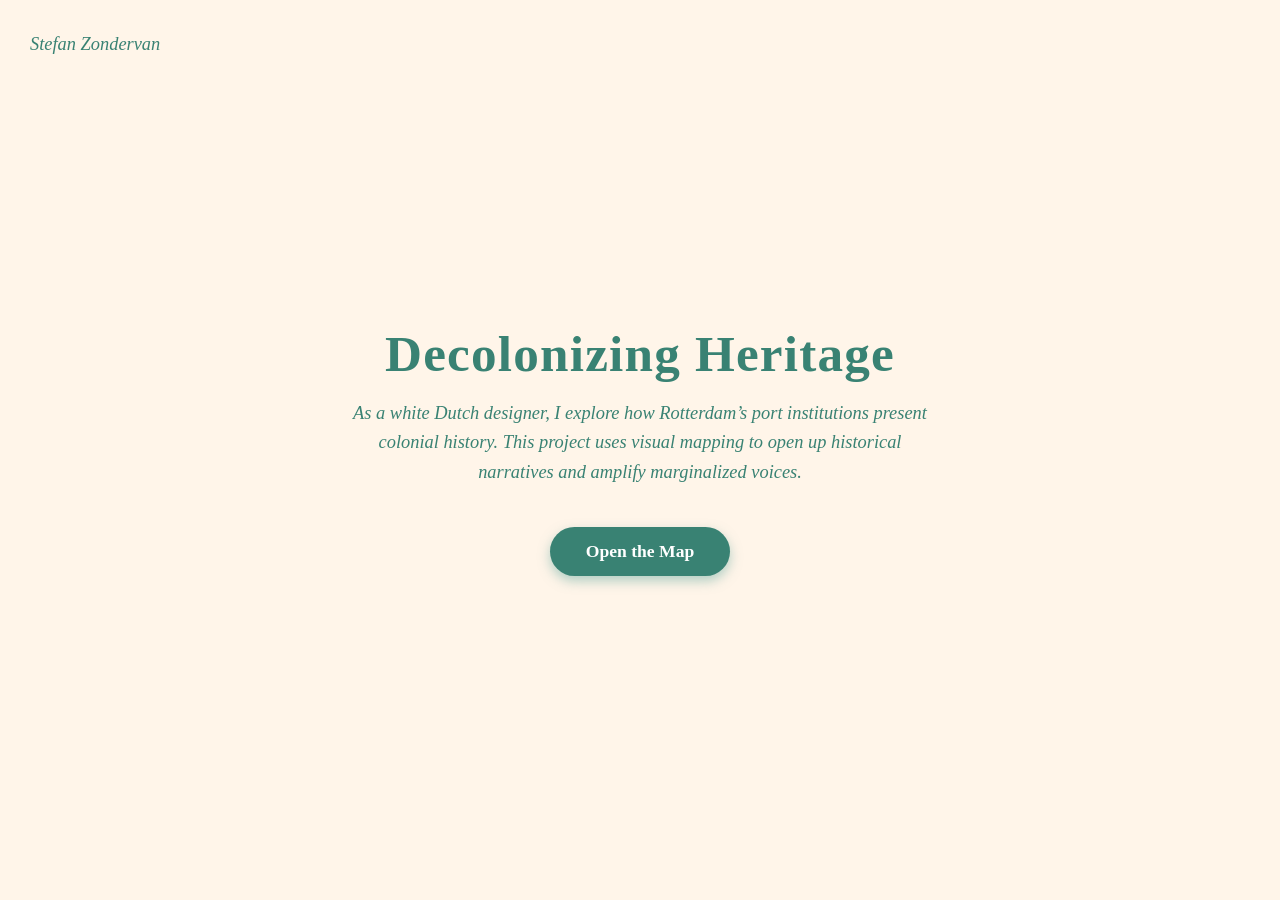
==== Home.html @ 1e0f7c7b "Add files via upload" ====
<!DOCTYPE html>
<html lang="en">
<head>
  <meta charset="UTF-8" />
  <meta name="viewport" content="width=device-width, initial-scale=1.0"/>
  <title>Stefan Zondervan</title>
  <link rel="stylesheet" href="Home.css" />

</head>
<body>

  <header>Stefan Zondervan</header>

  <div class="hero">
    <h1>Decolonizing Heritage</h1>
    <p class="intro">
      As a white Dutch designer, I explore how Rotterdam’s port institutions present colonial history. This project uses visual mapping to open up historical narratives and amplify marginalized voices.
    </p>
    <a href="Map.html" class="cta-button">Open the Map</a>
  </div>
  
  

</body>
</html>
---- Home.css ----
/* Reset */
* {
  margin: 0;
  padding: 0;
  box-sizing: border-box;
}

/* Base */
body, html {
  height: 100%;
  font-family: 'Ancizar Serif', serif;
  background-color: rgb(255, 245, 233);
  color: #398273;
}

/* Header */
header {
  position: absolute;
  top: 30px;
  left: 30px;
  font-size: 1.15rem;
  max-width: 600px;
  margin-bottom: 2.5rem;
  color: #398273;
  line-height: 1.6;
  font-style: italic;
  user-select: text;
}

/* Hero Section */
.hero {
  height: 100vh;
  display: flex;
  flex-direction: column;
  justify-content: center;
  align-items: center;
  text-align: center;
  padding: 0 20px;
  max-width: 900px;
  margin: 0 auto;
}

/* Main title */
.hero h1 {
  font-size: 3.2rem;
  font-weight: 700;
  margin-bottom: 1rem;
  color: #398273;
  letter-spacing: 1.2px;
}

/* Intro paragraph */
.hero p.intro {
  font-size: 1.15rem;
  max-width: 600px;
  margin-bottom: 2.5rem;
  color: #398273;
  line-height: 1.6;
  font-style: italic;
  user-select: text;
}

/* Call to action button */
.cta-button {
  background-color: #398273;
  color: white;
  font-weight: 700;
  font-size: 1.1rem;
  padding: 14px 36px;
  border-radius: 30px;
  text-decoration: none;
  box-shadow: 0 5px 12px rgba(99, 169, 160, 0.5);
  transition: background-color 0.3s ease, color 0.3s ease;
  user-select: none;
}

.cta-button:hover {
  background-color: #398273;
  color: #e2eae8;
}
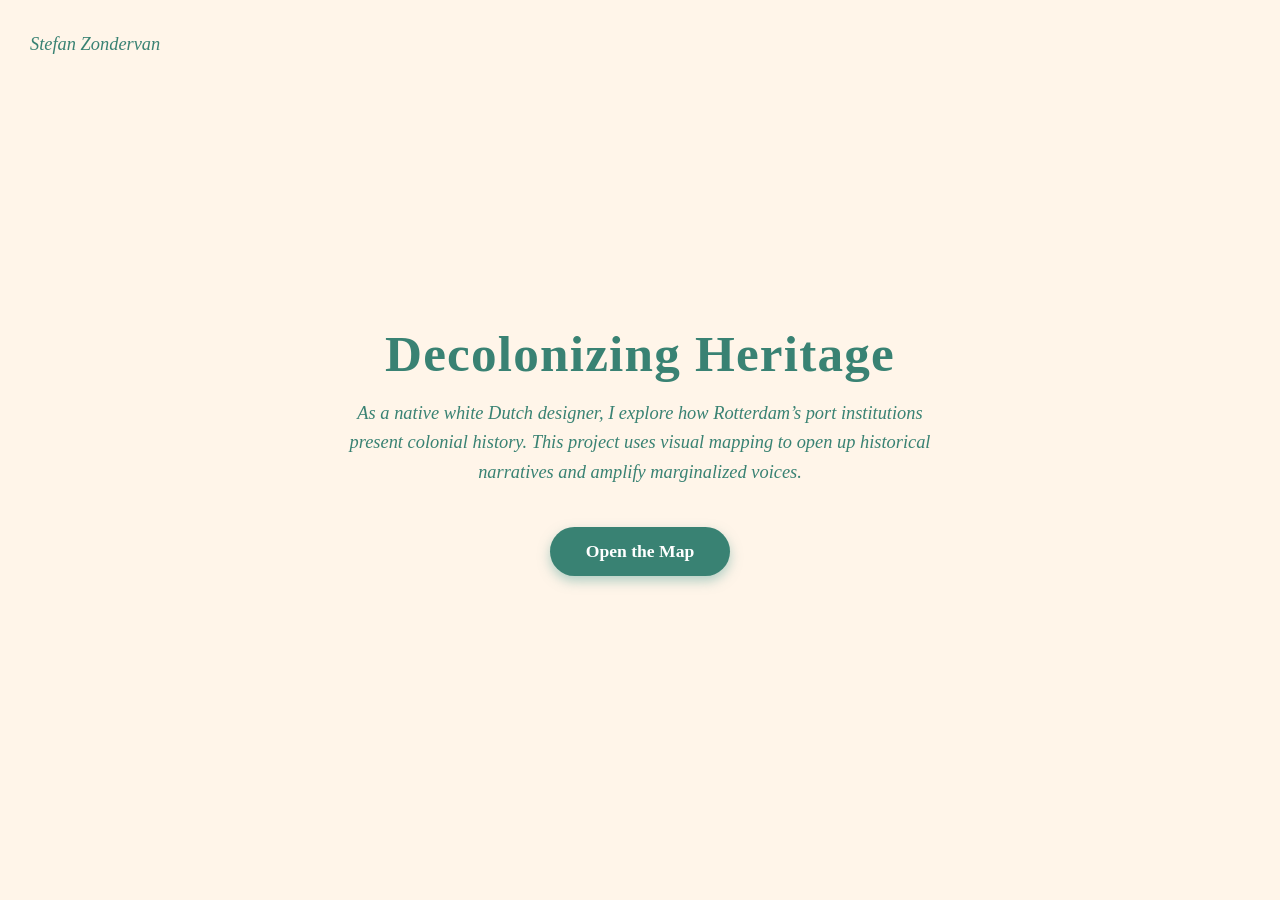
==== commit f7f846eb: "Add files via upload" ====
--- a/Home.html
+++ b/Home.html
@@ -14,9 +14,9 @@
   <div class="hero">
     <h1>Decolonizing Heritage</h1>
     <p class="intro">
-      As a white Dutch designer, I explore how Rotterdam’s port institutions present colonial history. This project uses visual mapping to open up historical narratives and amplify marginalized voices.
+      As a native white Dutch designer, I explore how Rotterdam’s port institutions present colonial history. This project uses visual mapping to open up historical narratives and amplify marginalized voices.
     </p>
-    <a href="Map.html" class="cta-button">Open the Map</a>
+    <a href="index.html" class="cta-button">Open the Map</a>
   </div>
   
   
--- a/Home.css
+++ b/Home.css
@@ -15,7 +15,7 @@
 
 /* Header */
 header {
-  position: absolute;
+  position: absolute; /* Keep absolute position for desktop */
   top: 30px;
   left: 30px;
   font-size: 1.15rem;
@@ -29,11 +29,11 @@
 
 /* Hero Section */
 .hero {
-  height: 100vh;
+  height: 100vh; /* This ensures it takes up the full viewport height */
   display: flex;
   flex-direction: column;
-  justify-content: center;
-  align-items: center;
+  justify-content: center; /* Center content vertically */
+  align-items: center; /* Center content horizontally */
   text-align: center;
   padding: 0 20px;
   max-width: 900px;
@@ -78,3 +78,79 @@
   background-color: #398273;
   color: #e2eae8;
 }
+
+/* --- Mobile-Specific Styles (for screens smaller than 768px) --- */
+@media (max-width: 768px) {
+  /* Header adjustments */
+  header {
+    position: absolute; /* Changed back to absolute to not interfere with hero vertical centering */
+    top: 20px; /* Adjust top position */
+    left: 50%; /* Center horizontally */
+    transform: translateX(-50%); /* Center horizontally */
+    width: 90%; /* Limit width */
+    font-size: 0.95rem; /* Smaller font for mobile */
+    margin-bottom: 0; /* Remove bottom margin here */
+    text-align: center; /* Center the header text */
+  }
+
+  /* Hero Section adjustments */
+  .hero {
+    height: 100vh; /* Ensure it takes full viewport height for vertical centering */
+    min-height: auto; /* Remove min-height override */
+    justify-content: center; /* Center content vertically for mobile */
+    padding: 0 20px; /* Keep horizontal padding */
+  }
+
+  /* Main title adjustments */
+  .hero h1 {
+    font-size: 2.2rem; /* Smaller main title */
+    margin-bottom: 0.8rem;
+    line-height: 1.2; /* Tighter line height for smaller text */
+  }
+
+  /* Intro paragraph adjustments */
+  .hero p.intro {
+    font-size: 0.9rem; /* Smaller intro paragraph text */
+    max-width: 90%; /* Take up more width */
+    margin-bottom: 2rem; /* Adjust margin */
+    text-align: center; /* Ensure it's centered */
+  }
+
+  /* Call to action button adjustments */
+  .cta-button {
+    font-size: 1rem; /* Slightly smaller button text */
+    padding: 12px 30px; /* Smaller button padding */
+  }
+}
+
+/* --- Specific adjustments for 400px width phone (and smaller) --- */
+@media (max-width: 400px) {
+  /* Header adjustments */
+  header {
+    font-size: 0.85rem; /* Even smaller font for very narrow screens */
+    top: 15px; /* Slightly adjust header position */
+  }
+
+  /* Hero Section adjustments */
+  .hero {
+    padding: 0 15px; /* Reduce horizontal padding */
+  }
+
+  /* Main title adjustments */
+  .hero h1 {
+    font-size: 1.8rem; /* Further reduce title size */
+    letter-spacing: 0.8px; /* Slightly tighter letter spacing */
+  }
+
+  /* Intro paragraph adjustments */
+  .hero p.intro {
+    font-size: 0.8rem; /* Ensure small text size */
+    margin-bottom: 1.5rem; /* Reduce margin */
+  }
+
+  /* Call to action button adjustments */
+  .cta-button {
+    font-size: 0.9rem; /* Smallest button text */
+    padding: 10px 25px; /* Smallest button padding */
+  }
+}
